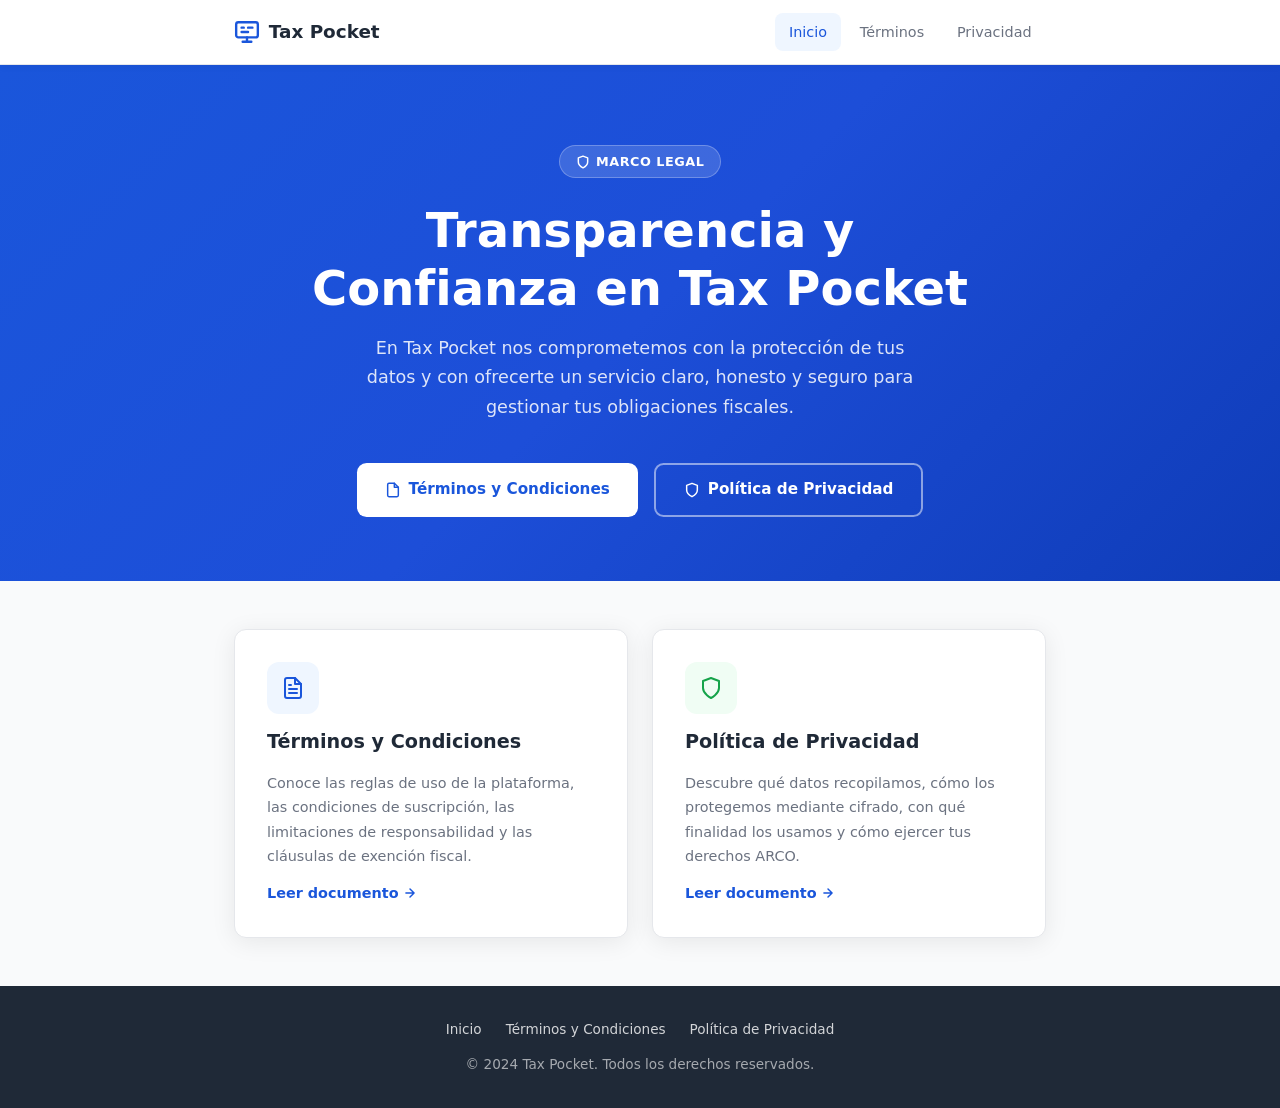
==== index.html @ 0d9c3224 "Create Tax Pocket legal website: index, terms, privacy pages with shared CSS Agent-Logs-Url: https:/" ====
<!DOCTYPE html>
<html lang="es">
<head>
  <meta charset="UTF-8" />
  <meta name="viewport" content="width=device-width, initial-scale=1.0" />
  <title>Tax Pocket – Marco Legal</title>
  <meta name="description" content="Consulta los Términos y Condiciones y la Política de Privacidad de Tax Pocket, tu plataforma de gestión fiscal." />
  <link rel="stylesheet" href="styles.css" />
</head>
<body>

  <!-- ─── Header ─── -->
  <header>
    <div class="nav-inner">
      <a href="index.html" class="logo">
        <svg width="26" height="26" viewBox="0 0 24 24" fill="none" stroke="currentColor" stroke-width="2.2" stroke-linecap="round" stroke-linejoin="round">
          <rect x="2" y="3" width="20" height="14" rx="2"/>
          <path d="M8 21h8M12 17v4"/>
          <path d="M7 8h2M7 12h6M13 8h4"/>
        </svg>
        Tax Pocket
      </a>
      <nav>
        <a href="index.html" class="active">Inicio</a>
        <a href="terms.html">Términos</a>
        <a href="privacy.html">Privacidad</a>
      </nav>
    </div>
  </header>

  <!-- ─── Hero ─── -->
  <section class="hero">
    <div class="hero-badge">
      <svg width="14" height="14" viewBox="0 0 24 24" fill="none" stroke="currentColor" stroke-width="2.5" stroke-linecap="round" stroke-linejoin="round">
        <path d="M12 22s8-4 8-10V5l-8-3-8 3v7c0 6 8 10 8 10z"/>
      </svg>
      Marco Legal
    </div>
    <h1>Transparencia y<br/>Confianza en Tax Pocket</h1>
    <p>
      En Tax Pocket nos comprometemos con la protección de tus datos y con
      ofrecerte un servicio claro, honesto y seguro para gestionar tus
      obligaciones fiscales.
    </p>
    <div class="btn-group">
      <a href="terms.html" class="btn btn-white">
        <svg width="16" height="16" viewBox="0 0 24 24" fill="none" stroke="currentColor" stroke-width="2.2" stroke-linecap="round" stroke-linejoin="round">
          <path d="M14 2H6a2 2 0 0 0-2 2v16a2 2 0 0 0 2 2h12a2 2 0 0 0 2-2V8z"/>
          <polyline points="14 2 14 8 20 8"/>
        </svg>
        Términos y Condiciones
      </a>
      <a href="privacy.html" class="btn btn-outline">
        <svg width="16" height="16" viewBox="0 0 24 24" fill="none" stroke="currentColor" stroke-width="2.2" stroke-linecap="round" stroke-linejoin="round">
          <path d="M12 22s8-4 8-10V5l-8-3-8 3v7c0 6 8 10 8 10z"/>
        </svg>
        Política de Privacidad
      </a>
    </div>
  </section>

  <!-- ─── Cards ─── -->
  <section class="cards">

    <a href="terms.html" class="card">
      <div class="card-icon blue">
        <svg width="24" height="24" viewBox="0 0 24 24" fill="none" stroke="currentColor" stroke-width="2" stroke-linecap="round" stroke-linejoin="round">
          <path d="M14 2H6a2 2 0 0 0-2 2v16a2 2 0 0 0 2 2h12a2 2 0 0 0 2-2V8z"/>
          <polyline points="14 2 14 8 20 8"/>
          <line x1="16" y1="13" x2="8" y2="13"/>
          <line x1="16" y1="17" x2="8" y2="17"/>
          <polyline points="10 9 9 9 8 9"/>
        </svg>
      </div>
      <h2>Términos y Condiciones</h2>
      <p>
        Conoce las reglas de uso de la plataforma, las condiciones de
        suscripción, las limitaciones de responsabilidad y las cláusulas
        de exención fiscal.
      </p>
      <span class="card-link">
        Leer documento
        <svg width="14" height="14" viewBox="0 0 24 24" fill="none" stroke="currentColor" stroke-width="2.5" stroke-linecap="round" stroke-linejoin="round">
          <path d="M5 12h14M12 5l7 7-7 7"/>
        </svg>
      </span>
    </a>

    <a href="privacy.html" class="card">
      <div class="card-icon green">
        <svg width="24" height="24" viewBox="0 0 24 24" fill="none" stroke="currentColor" stroke-width="2" stroke-linecap="round" stroke-linejoin="round">
          <path d="M12 22s8-4 8-10V5l-8-3-8 3v7c0 6 8 10 8 10z"/>
        </svg>
      </div>
      <h2>Política de Privacidad</h2>
      <p>
        Descubre qué datos recopilamos, cómo los protegemos mediante
        cifrado, con qué finalidad los usamos y cómo ejercer tus
        derechos ARCO.
      </p>
      <span class="card-link">
        Leer documento
        <svg width="14" height="14" viewBox="0 0 24 24" fill="none" stroke="currentColor" stroke-width="2.5" stroke-linecap="round" stroke-linejoin="round">
          <path d="M5 12h14M12 5l7 7-7 7"/>
        </svg>
      </span>
    </a>

  </section>

  <!-- ─── Footer ─── -->
  <footer>
    <div class="footer-links">
      <a href="index.html">Inicio</a>
      <a href="terms.html">Términos y Condiciones</a>
      <a href="privacy.html">Política de Privacidad</a>
    </div>
    <p>&copy; 2024 Tax Pocket. Todos los derechos reservados.</p>
  </footer>

</body>
</html>
---- styles.css ----
/* ─── Reset & Base ─── */
*, *::before, *::after { box-sizing: border-box; margin: 0; padding: 0; }

:root {
  --primary:   #1a56db;
  --primary-dark: #1041a8;
  --accent:    #f59e0b;
  --text:      #1f2937;
  --muted:     #6b7280;
  --bg:        #f9fafb;
  --surface:   #ffffff;
  --border:    #e5e7eb;
  --radius:    0.75rem;
  --shadow:    0 4px 24px rgba(0,0,0,.08);
  --max-w:     860px;
}

html { scroll-behavior: smooth; }

body {
  font-family: 'Segoe UI', system-ui, -apple-system, sans-serif;
  background: var(--bg);
  color: var(--text);
  line-height: 1.7;
  font-size: 1rem;
}

/* ─── Nav ─── */
header {
  background: var(--surface);
  border-bottom: 1px solid var(--border);
  position: sticky;
  top: 0;
  z-index: 100;
  box-shadow: 0 1px 8px rgba(0,0,0,.06);
}

.nav-inner {
  max-width: var(--max-w);
  margin: 0 auto;
  padding: 0 1.5rem;
  display: flex;
  align-items: center;
  justify-content: space-between;
  height: 64px;
}

.logo {
  display: flex;
  align-items: center;
  gap: 0.55rem;
  text-decoration: none;
  color: var(--text);
  font-weight: 700;
  font-size: 1.15rem;
}

.logo svg { color: var(--primary); }

nav { display: flex; gap: 0.25rem; }

nav a {
  text-decoration: none;
  color: var(--muted);
  font-size: 0.9rem;
  font-weight: 500;
  padding: 0.45rem 0.9rem;
  border-radius: 0.5rem;
  transition: background .15s, color .15s;
}

nav a:hover, nav a.active {
  background: #eff6ff;
  color: var(--primary);
}

/* ─── Hero (index only) ─── */
.hero {
  background: linear-gradient(135deg, #1a56db 0%, #1d4ed8 50%, #0f3cb8 100%);
  color: #fff;
  text-align: center;
  padding: 5rem 1.5rem 4rem;
}

.hero-badge {
  display: inline-flex;
  align-items: center;
  gap: 0.4rem;
  background: rgba(255,255,255,.15);
  border: 1px solid rgba(255,255,255,.25);
  border-radius: 2rem;
  padding: 0.3rem 1rem;
  font-size: 0.8rem;
  font-weight: 600;
  letter-spacing: 0.04em;
  text-transform: uppercase;
  margin-bottom: 1.5rem;
}

.hero h1 {
  font-size: clamp(2rem, 5vw, 3rem);
  font-weight: 800;
  margin-bottom: 1rem;
  line-height: 1.2;
}

.hero p {
  font-size: 1.1rem;
  opacity: .85;
  max-width: 560px;
  margin: 0 auto 2.5rem;
}

.btn-group { display: flex; gap: 1rem; justify-content: center; flex-wrap: wrap; }

.btn {
  display: inline-flex;
  align-items: center;
  gap: 0.5rem;
  padding: 0.75rem 1.75rem;
  border-radius: 0.6rem;
  font-weight: 600;
  font-size: 0.95rem;
  text-decoration: none;
  transition: transform .15s, box-shadow .15s, background .15s;
}

.btn:hover { transform: translateY(-2px); box-shadow: 0 8px 20px rgba(0,0,0,.18); }

.btn-white { background: #fff; color: var(--primary); }
.btn-outline { background: transparent; color: #fff; border: 2px solid rgba(255,255,255,.5); }
.btn-outline:hover { background: rgba(255,255,255,.1); }

/* ─── Cards (index) ─── */
.cards {
  max-width: var(--max-w);
  margin: 3rem auto;
  padding: 0 1.5rem;
  display: grid;
  grid-template-columns: repeat(auto-fit, minmax(280px, 1fr));
  gap: 1.5rem;
}

.card {
  background: var(--surface);
  border: 1px solid var(--border);
  border-radius: var(--radius);
  padding: 2rem;
  box-shadow: var(--shadow);
  text-decoration: none;
  color: inherit;
  transition: transform .2s, box-shadow .2s;
  display: flex;
  flex-direction: column;
  gap: 0.75rem;
}

.card:hover { transform: translateY(-4px); box-shadow: 0 12px 32px rgba(0,0,0,.12); }

.card-icon {
  width: 52px;
  height: 52px;
  border-radius: 0.75rem;
  display: flex;
  align-items: center;
  justify-content: center;
}

.card-icon.blue { background: #eff6ff; color: var(--primary); }
.card-icon.green { background: #f0fdf4; color: #16a34a; }

.card h2 { font-size: 1.2rem; font-weight: 700; }
.card p  { color: var(--muted); font-size: 0.9rem; }

.card-link {
  margin-top: auto;
  font-size: 0.9rem;
  font-weight: 600;
  color: var(--primary);
  display: flex;
  align-items: center;
  gap: 0.3rem;
}

/* ─── Page layout (terms / privacy) ─── */
.page-hero {
  background: linear-gradient(135deg, #1a56db, #1d4ed8);
  color: #fff;
  padding: 3.5rem 1.5rem 3rem;
  text-align: center;
}

.page-hero h1 { font-size: clamp(1.6rem, 4vw, 2.4rem); font-weight: 800; margin-bottom: 0.5rem; }
.page-hero .meta { opacity: .75; font-size: 0.88rem; margin-top: 0.5rem; }

.page-body {
  max-width: var(--max-w);
  margin: 2.5rem auto 4rem;
  padding: 0 1.5rem;
}

/* ─── Legal Content ─── */
.legal {
  background: var(--surface);
  border: 1px solid var(--border);
  border-radius: var(--radius);
  padding: 2.5rem 2.75rem;
  box-shadow: var(--shadow);
}

@media (max-width: 600px) { .legal { padding: 1.5rem 1.25rem; } }

.legal h2 {
  font-size: 1.35rem;
  font-weight: 700;
  color: var(--primary);
  margin-top: 2.25rem;
  margin-bottom: 0.6rem;
  padding-bottom: 0.4rem;
  border-bottom: 2px solid #eff6ff;
}

.legal h2:first-child { margin-top: 0; }

.legal h3 {
  font-size: 1.05rem;
  font-weight: 600;
  margin-top: 1.25rem;
  margin-bottom: 0.35rem;
  color: var(--text);
}

.legal p { margin-bottom: 0.9rem; color: #374151; }

.legal ul, .legal ol {
  margin: 0.5rem 0 0.9rem 1.5rem;
  color: #374151;
}

.legal li { margin-bottom: 0.35rem; }

.legal .highlight-box {
  background: #fefce8;
  border-left: 4px solid var(--accent);
  border-radius: 0 0.5rem 0.5rem 0;
  padding: 1rem 1.25rem;
  margin: 1rem 0;
  font-size: 0.93rem;
  color: #78350f;
}

.legal .info-box {
  background: #eff6ff;
  border-left: 4px solid var(--primary);
  border-radius: 0 0.5rem 0.5rem 0;
  padding: 1rem 1.25rem;
  margin: 1rem 0;
  font-size: 0.93rem;
  color: #1e3a5f;
}

/* ─── TOC ─── */
.toc {
  background: #f8fafc;
  border: 1px solid var(--border);
  border-radius: 0.6rem;
  padding: 1.25rem 1.5rem;
  margin-bottom: 2rem;
}

.toc h4 { font-size: 0.85rem; text-transform: uppercase; letter-spacing: .05em; color: var(--muted); margin-bottom: 0.75rem; }

.toc ol { margin-left: 1.25rem; }
.toc li { margin-bottom: 0.25rem; }
.toc a { color: var(--primary); text-decoration: none; font-size: 0.9rem; }
.toc a:hover { text-decoration: underline; }

/* ─── Footer ─── */
footer {
  background: var(--text);
  color: rgba(255,255,255,.6);
  text-align: center;
  padding: 2rem 1.5rem;
  font-size: 0.85rem;
}

footer a { color: rgba(255,255,255,.8); text-decoration: none; }
footer a:hover { text-decoration: underline; }

.footer-links { display: flex; gap: 1.5rem; justify-content: center; margin-bottom: 0.75rem; flex-wrap: wrap; }
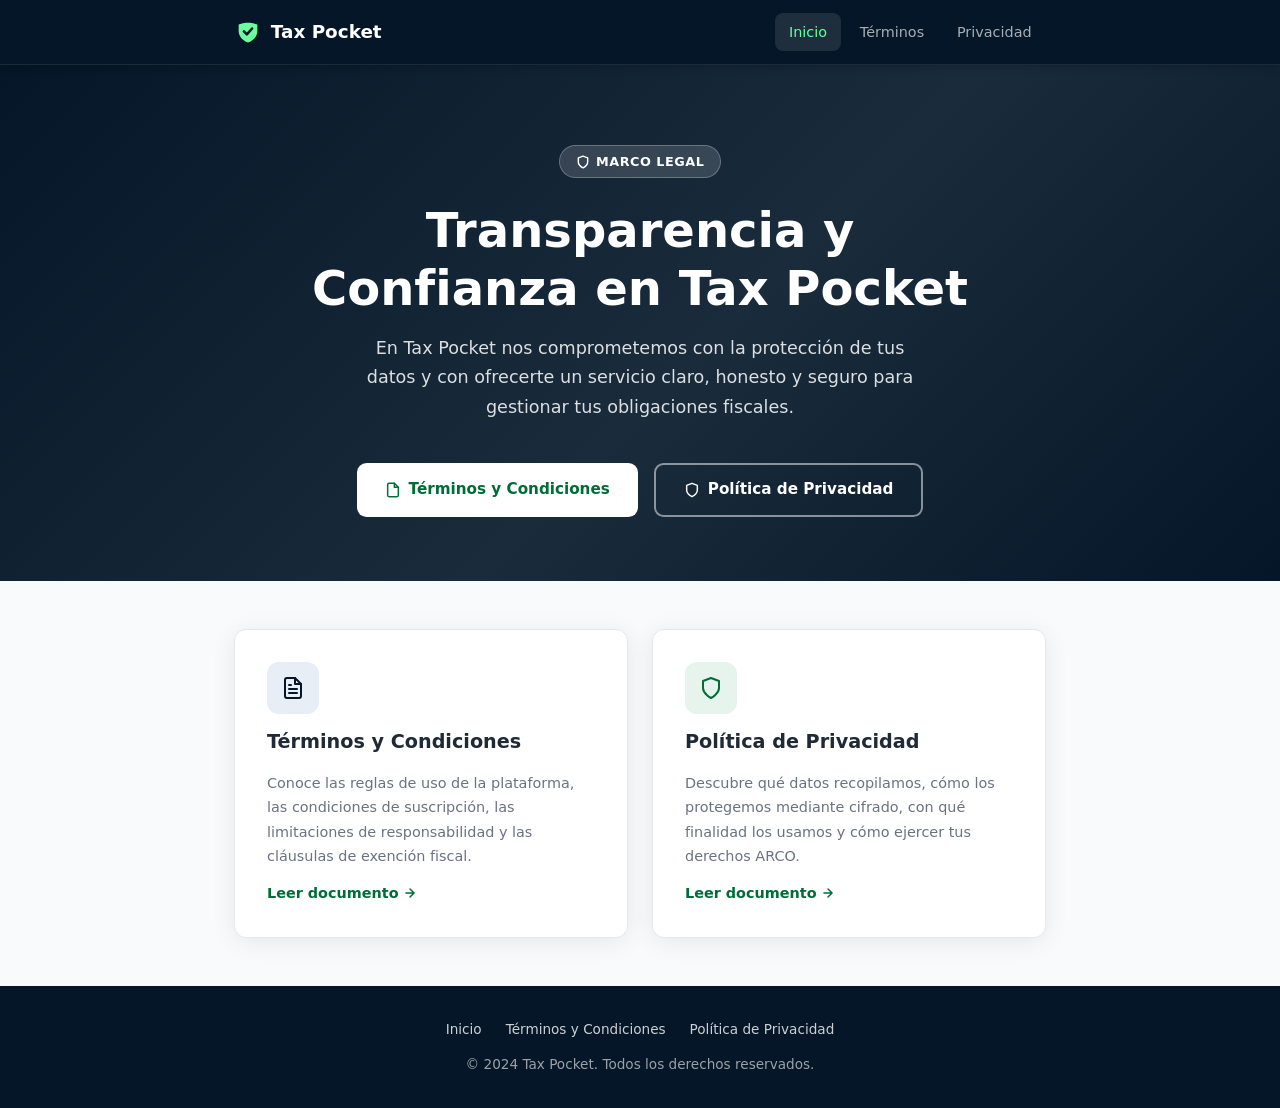
==== commit f6dd8122: "feat: update logo and color palette to match app brand colors Agent-Logs-Url: https://github.com/Bea" ====
--- a/index.html
+++ b/index.html
@@ -13,10 +13,9 @@
   <header>
     <div class="nav-inner">
       <a href="index.html" class="logo">
-        <svg width="26" height="26" viewBox="0 0 24 24" fill="none" stroke="currentColor" stroke-width="2.2" stroke-linecap="round" stroke-linejoin="round">
-          <rect x="2" y="3" width="20" height="14" rx="2"/>
-          <path d="M8 21h8M12 17v4"/>
-          <path d="M7 8h2M7 12h6M13 8h4"/>
+        <svg width="28" height="28" viewBox="0 0 24 24" fill="none">
+          <path d="M4 5.5C4 5.5 7.5 4 12 4s8 1.5 8 1.5V11c0 4.5-3 8.5-8 10-5-1.5-8-5.5-8-10V5.5z" fill="currentColor"/>
+          <path class="logo-check" d="M8.5 11.5l2.5 2.5 4.5-5" stroke-width="2.2" stroke-linecap="round" stroke-linejoin="round"/>
         </svg>
         Tax Pocket
       </a>
--- a/styles.css
+++ b/styles.css
@@ -2,8 +2,11 @@
 *, *::before, *::after { box-sizing: border-box; margin: 0; padding: 0; }
 
 :root {
-  --primary:   #1a56db;
-  --primary-dark: #1041a8;
+  --primary:        #006D37;
+  --primary-dark:   #004d27;
+  --primary-bg:     #041627;
+  --primary-container: #1A2B3C;
+  --secondary-container: #6BFE9C;
   --accent:    #f59e0b;
   --text:      #1f2937;
   --muted:     #6b7280;
@@ -27,12 +30,12 @@
 
 /* ─── Nav ─── */
 header {
-  background: var(--surface);
-  border-bottom: 1px solid var(--border);
+  background: var(--primary-bg);
+  border-bottom: 1px solid var(--primary-container);
   position: sticky;
   top: 0;
   z-index: 100;
-  box-shadow: 0 1px 8px rgba(0,0,0,.06);
+  box-shadow: 0 1px 8px rgba(0,0,0,.25);
 }
 
 .nav-inner {
@@ -50,18 +53,19 @@
   align-items: center;
   gap: 0.55rem;
   text-decoration: none;
-  color: var(--text);
+  color: #fff;
   font-weight: 700;
   font-size: 1.15rem;
 }
 
-.logo svg { color: var(--primary); }
+.logo svg { color: var(--secondary-container); }
+.logo-check { stroke: var(--primary-bg); }
 
 nav { display: flex; gap: 0.25rem; }
 
 nav a {
   text-decoration: none;
-  color: var(--muted);
+  color: rgba(255,255,255,.65);
   font-size: 0.9rem;
   font-weight: 500;
   padding: 0.45rem 0.9rem;
@@ -70,13 +74,13 @@
 }
 
 nav a:hover, nav a.active {
-  background: #eff6ff;
-  color: var(--primary);
+  background: rgba(255,255,255,.1);
+  color: var(--secondary-container);
 }
 
 /* ─── Hero (index only) ─── */
 .hero {
-  background: linear-gradient(135deg, #1a56db 0%, #1d4ed8 50%, #0f3cb8 100%);
+  background: linear-gradient(135deg, #041627 0%, #1A2B3C 55%, #041627 100%);
   color: #fff;
   text-align: center;
   padding: 5rem 1.5rem 4rem;
@@ -166,8 +170,8 @@
   justify-content: center;
 }
 
-.card-icon.blue { background: #eff6ff; color: var(--primary); }
-.card-icon.green { background: #f0fdf4; color: #16a34a; }
+.card-icon.blue { background: #e8eef5; color: var(--primary-bg); }
+.card-icon.green { background: #e6f4ed; color: var(--primary); }
 
 .card h2 { font-size: 1.2rem; font-weight: 700; }
 .card p  { color: var(--muted); font-size: 0.9rem; }
@@ -184,7 +188,7 @@
 
 /* ─── Page layout (terms / privacy) ─── */
 .page-hero {
-  background: linear-gradient(135deg, #1a56db, #1d4ed8);
+  background: linear-gradient(135deg, #041627, #1A2B3C);
   color: #fff;
   padding: 3.5rem 1.5rem 3rem;
   text-align: center;
@@ -217,7 +221,7 @@
   margin-top: 2.25rem;
   margin-bottom: 0.6rem;
   padding-bottom: 0.4rem;
-  border-bottom: 2px solid #eff6ff;
+  border-bottom: 2px solid #e6f4ed;
 }
 
 .legal h2:first-child { margin-top: 0; }
@@ -250,13 +254,13 @@
 }
 
 .legal .info-box {
-  background: #eff6ff;
+  background: #e6f4ed;
   border-left: 4px solid var(--primary);
   border-radius: 0 0.5rem 0.5rem 0;
   padding: 1rem 1.25rem;
   margin: 1rem 0;
   font-size: 0.93rem;
-  color: #1e3a5f;
+  color: #003d1f;
 }
 
 /* ─── TOC ─── */
@@ -277,7 +281,7 @@
 
 /* ─── Footer ─── */
 footer {
-  background: var(--text);
+  background: var(--primary-bg);
   color: rgba(255,255,255,.6);
   text-align: center;
   padding: 2rem 1.5rem;
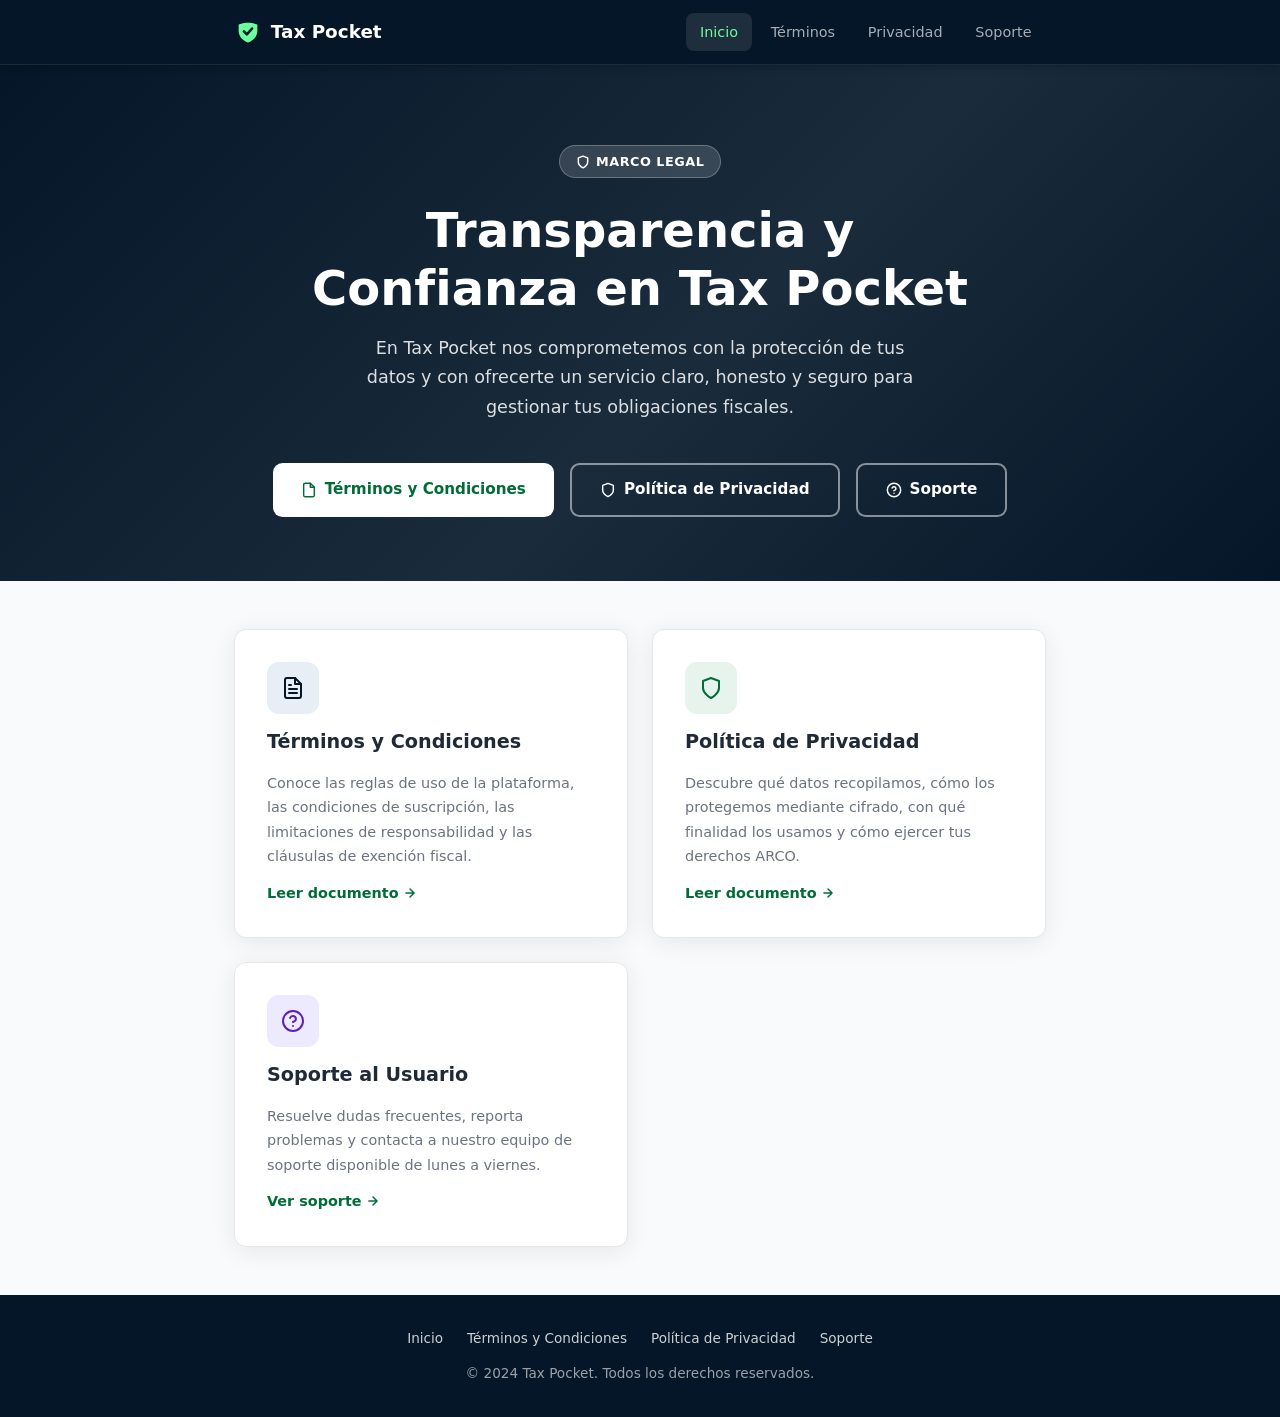
==== commit 14df4905: "feat: add user support section (support.html) for App Store requirement Agent-Logs-Url: https://gith" ====
--- a/index.html
+++ b/index.html
@@ -5,6 +5,7 @@
   <meta name="viewport" content="width=device-width, initial-scale=1.0" />
   <title>Tax Pocket – Marco Legal</title>
   <meta name="description" content="Consulta los Términos y Condiciones y la Política de Privacidad de Tax Pocket, tu plataforma de gestión fiscal." />
+  <link rel="icon" type="image/x-icon" href="favicon.ico" />
   <link rel="stylesheet" href="styles.css" />
 </head>
 <body>
@@ -17,12 +18,13 @@
           <path d="M4 5.5C4 5.5 7.5 4 12 4s8 1.5 8 1.5V11c0 4.5-3 8.5-8 10-5-1.5-8-5.5-8-10V5.5z" fill="currentColor"/>
           <path class="logo-check" d="M8.5 11.5l2.5 2.5 4.5-5" stroke-width="2.2" stroke-linecap="round" stroke-linejoin="round"/>
         </svg>
-        Tax Pocket
+        <span class="logo-text">Tax Pocket</span>
       </a>
       <nav>
         <a href="index.html" class="active">Inicio</a>
         <a href="terms.html">Términos</a>
         <a href="privacy.html">Privacidad</a>
+        <a href="support.html">Soporte</a>
       </nav>
     </div>
   </header>
@@ -54,6 +56,14 @@
           <path d="M12 22s8-4 8-10V5l-8-3-8 3v7c0 6 8 10 8 10z"/>
         </svg>
         Política de Privacidad
+      </a>
+      <a href="support.html" class="btn btn-outline">
+        <svg width="16" height="16" viewBox="0 0 24 24" fill="none" stroke="currentColor" stroke-width="2.2" stroke-linecap="round" stroke-linejoin="round">
+          <circle cx="12" cy="12" r="10"/>
+          <path d="M9.09 9a3 3 0 0 1 5.83 1c0 2-3 3-3 3"/>
+          <line x1="12" y1="17" x2="12.01" y2="17"/>
+        </svg>
+        Soporte
       </a>
     </div>
   </section>
@@ -105,6 +115,27 @@
       </span>
     </a>
 
+    <a href="support.html" class="card">
+      <div class="card-icon purple">
+        <svg width="24" height="24" viewBox="0 0 24 24" fill="none" stroke="currentColor" stroke-width="2" stroke-linecap="round" stroke-linejoin="round">
+          <circle cx="12" cy="12" r="10"/>
+          <path d="M9.09 9a3 3 0 0 1 5.83 1c0 2-3 3-3 3"/>
+          <line x1="12" y1="17" x2="12.01" y2="17"/>
+        </svg>
+      </div>
+      <h2>Soporte al Usuario</h2>
+      <p>
+        Resuelve dudas frecuentes, reporta problemas y contacta a
+        nuestro equipo de soporte disponible de lunes a viernes.
+      </p>
+      <span class="card-link">
+        Ver soporte
+        <svg width="14" height="14" viewBox="0 0 24 24" fill="none" stroke="currentColor" stroke-width="2.5" stroke-linecap="round" stroke-linejoin="round">
+          <path d="M5 12h14M12 5l7 7-7 7"/>
+        </svg>
+      </span>
+    </a>
+
   </section>
 
   <!-- ─── Footer ─── -->
@@ -113,6 +144,7 @@
       <a href="index.html">Inicio</a>
       <a href="terms.html">Términos y Condiciones</a>
       <a href="privacy.html">Política de Privacidad</a>
+      <a href="support.html">Soporte</a>
     </div>
     <p>&copy; 2024 Tax Pocket. Todos los derechos reservados.</p>
   </footer>
--- a/styles.css
+++ b/styles.css
@@ -172,6 +172,7 @@
 
 .card-icon.blue { background: #e8eef5; color: var(--primary-bg); }
 .card-icon.green { background: #e6f4ed; color: var(--primary); }
+.card-icon.purple { background: #ede9fe; color: #5b21b6; }
 
 .card h2 { font-size: 1.2rem; font-weight: 700; }
 .card p  { color: var(--muted); font-size: 0.9rem; }
@@ -212,7 +213,10 @@
   box-shadow: var(--shadow);
 }
 
-@media (max-width: 600px) { .legal { padding: 1.5rem 1.25rem; } }
+@media (max-width: 600px) {
+  .legal { padding: 1.5rem 1.25rem; }
+  .logo-text { display: none; }
+}
 
 .legal h2 {
   font-size: 1.35rem;
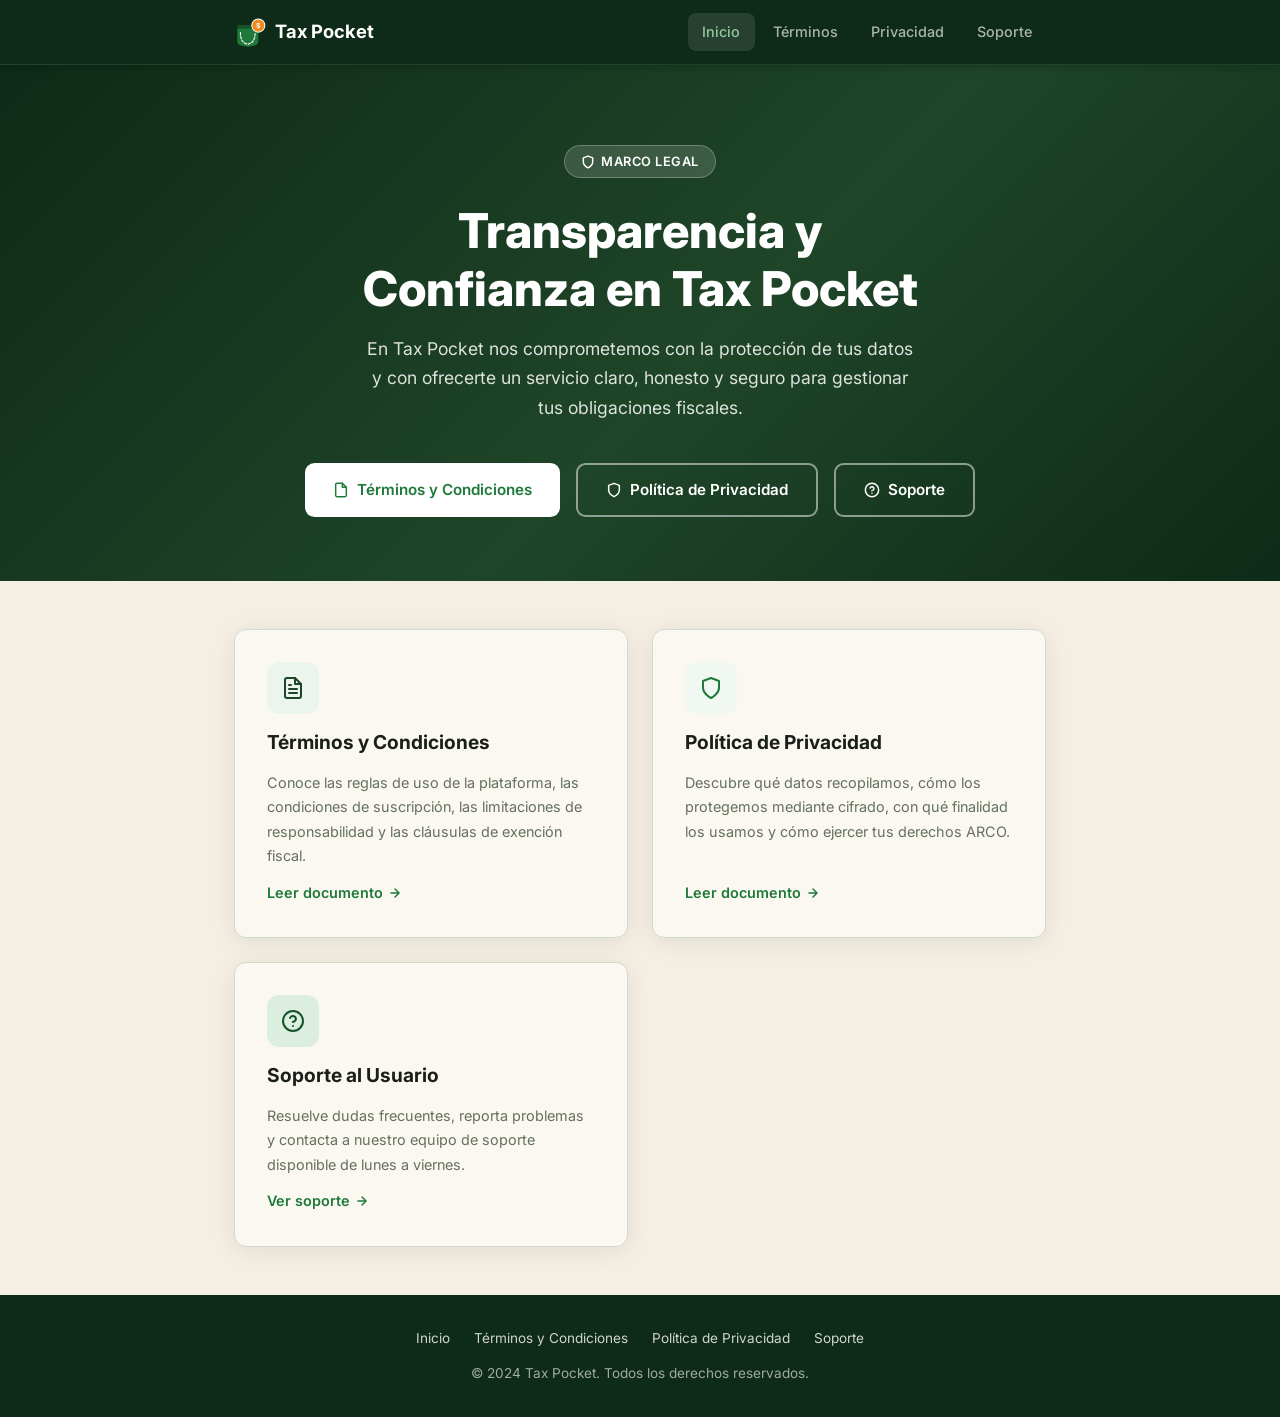
==== commit f6e8e7cd: "feat: update color palette and icon to Forest & Coin design system v3 Agent-Logs-Url: https://github" ====
--- a/index.html
+++ b/index.html
@@ -5,18 +5,22 @@
   <meta name="viewport" content="width=device-width, initial-scale=1.0" />
   <title>Tax Pocket – Marco Legal</title>
   <meta name="description" content="Consulta los Términos y Condiciones y la Política de Privacidad de Tax Pocket, tu plataforma de gestión fiscal." />
+  <link rel="icon" type="image/svg+xml" href="favicon.svg" />
   <link rel="icon" type="image/x-icon" href="favicon.ico" />
   <link rel="stylesheet" href="styles.css" />
 </head>
 <body>
 
-  <!-- ─── Header ─── -->
   <header>
     <div class="nav-inner">
       <a href="index.html" class="logo">
-        <svg width="28" height="28" viewBox="0 0 24 24" fill="none">
-          <path d="M4 5.5C4 5.5 7.5 4 12 4s8 1.5 8 1.5V11c0 4.5-3 8.5-8 10-5-1.5-8-5.5-8-10V5.5z" fill="currentColor"/>
-          <path class="logo-check" d="M8.5 11.5l2.5 2.5 4.5-5" stroke-width="2.2" stroke-linecap="round" stroke-linejoin="round"/>
+        <svg width="32" height="32" viewBox="0 0 100 100" fill="none" xmlns="http://www.w3.org/2000/svg">
+          <path d="M10 32 Q10 28 14 28 H62 Q72 28 74 36 L76 42 H10 Z" fill="#155228"/>
+          <path d="M10 40 H76 V80 Q76 94 43 96 Q10 94 10 80 Z" fill="#1F7A3A"/>
+          <path d="M20 52 Q20 84 43 88 Q66 84 66 52" fill="none" stroke="white" stroke-width="3.5" stroke-dasharray="7,5" stroke-linecap="round"/>
+          <circle cx="76" cy="30" r="22" fill="white"/>
+          <circle cx="76" cy="30" r="19" fill="#F08A1F"/>
+          <text x="76" y="38" text-anchor="middle" fill="white" font-size="22" font-weight="bold" font-family="Arial,sans-serif">$</text>
         </svg>
         <span class="logo-text">Tax Pocket</span>
       </a>
--- a/styles.css
+++ b/styles.css
@@ -1,18 +1,70 @@
+@import url('https://fonts.googleapis.com/css2?family=Inter:wght@400;500;600;700;800&display=swap');
+
 /* ─── Reset & Base ─── */
 *, *::before, *::after { box-sizing: border-box; margin: 0; padding: 0; }
 
+/* ─── Tax Pocket — Design System Tokens v3 "Forest & Coin" ─── */
 :root {
-  --primary:        #006D37;
-  --primary-dark:   #004d27;
-  --primary-bg:     #041627;
-  --primary-container: #1A2B3C;
-  --secondary-container: #6BFE9C;
-  --accent:    #f59e0b;
-  --text:      #1f2937;
-  --muted:     #6b7280;
-  --bg:        #f9fafb;
-  --surface:   #ffffff;
-  --border:    #e5e7eb;
+  /* Brand color — Forest green */
+  --tp-sage-50:    #F1F8F2;
+  --tp-sage-100:   #DCEEDF;
+  --tp-sage-200:   #BADEC1;
+  --tp-sage-300:   #8FCA9E;
+  --tp-sage-400:   #5DAE76;
+  --tp-sage-500:   #1F7A3A;
+  --tp-sage-600:   #1A6731;
+  --tp-sage-700:   #155228;
+  --tp-sage-800:   #103E1F;
+  --tp-sage-900:   #0E2A18;
+
+  /* Forest deep (dark surfaces) */
+  --tp-plum-50:    #ECF4EE;
+  --tp-plum-100:   #D6E7DA;
+  --tp-plum-300:   #6A9479;
+  --tp-plum-500:   #2E5A3D;
+  --tp-plum-700:   #1F4528;
+  --tp-plum-900:   #0E2A18;
+
+  /* Ink (foreground) */
+  --tp-ink-900:    #1A1F1A;
+  --tp-ink-700:    #3A4239;
+  --tp-ink-500:    #65705F;
+  --tp-ink-300:    #B5BCAE;
+  --tp-ink-200:    #D2D8CC;
+  --tp-ink-100:    #E5E9DF;
+
+  /* Canvas (background) */
+  --tp-cream:      #F4EFE2;
+  --tp-paper:      #FBF8F1;
+  --tp-sand:       #ECE2C8;
+
+  /* Accents funcionales */
+  --tp-safe:       var(--tp-sage-500);
+  --tp-hold:       #F08A1F;
+  --tp-owed:       #C84F2C;
+  --tp-info:       #5C7A8C;
+
+  /* Surfaces oscuras (hero cards) */
+  --tp-night:      var(--tp-plum-900);
+  --tp-night-2:    var(--tp-plum-700);
+
+  /* Tipografía */
+  --tp-font-display: "Instrument Serif", "Times New Roman", serif;
+  --tp-font-body:    "Inter", -apple-system, system-ui, sans-serif;
+  --tp-font-mono:    "JetBrains Mono", ui-monospace, monospace;
+
+  /* ─── Aliases de compatibilidad ─── */
+  --primary:        var(--tp-sage-500);
+  --primary-dark:   var(--tp-sage-600);
+  --primary-bg:     var(--tp-plum-900);
+  --primary-container: var(--tp-plum-700);
+  --secondary-container: var(--tp-sage-300);
+  --accent:    var(--tp-hold);
+  --text:      var(--tp-ink-900);
+  --muted:     var(--tp-ink-500);
+  --bg:        var(--tp-cream);
+  --surface:   var(--tp-paper);
+  --border:    var(--tp-ink-200);
   --radius:    0.75rem;
   --shadow:    0 4px 24px rgba(0,0,0,.08);
   --max-w:     860px;
@@ -21,7 +73,7 @@
 html { scroll-behavior: smooth; }
 
 body {
-  font-family: 'Segoe UI', system-ui, -apple-system, sans-serif;
+  font-family: var(--tp-font-body);
   background: var(--bg);
   color: var(--text);
   line-height: 1.7;
@@ -59,7 +111,6 @@
 }
 
 .logo svg { color: var(--secondary-container); }
-.logo-check { stroke: var(--primary-bg); }
 
 nav { display: flex; gap: 0.25rem; }
 
@@ -80,7 +131,7 @@
 
 /* ─── Hero (index only) ─── */
 .hero {
-  background: linear-gradient(135deg, #041627 0%, #1A2B3C 55%, #041627 100%);
+  background: linear-gradient(135deg, #0E2A18 0%, #1F4528 55%, #0E2A18 100%);
   color: #fff;
   text-align: center;
   padding: 5rem 1.5rem 4rem;
@@ -170,9 +221,9 @@
   justify-content: center;
 }
 
-.card-icon.blue { background: #e8eef5; color: var(--primary-bg); }
-.card-icon.green { background: #e6f4ed; color: var(--primary); }
-.card-icon.purple { background: #ede9fe; color: #5b21b6; }
+.card-icon.blue { background: var(--tp-plum-50); color: var(--tp-plum-700); }
+.card-icon.green { background: var(--tp-sage-50); color: var(--primary); }
+.card-icon.purple { background: var(--tp-sage-100); color: var(--tp-sage-700); }
 
 .card h2 { font-size: 1.2rem; font-weight: 700; }
 .card p  { color: var(--muted); font-size: 0.9rem; }
@@ -189,7 +240,7 @@
 
 /* ─── Page layout (terms / privacy) ─── */
 .page-hero {
-  background: linear-gradient(135deg, #041627, #1A2B3C);
+  background: linear-gradient(135deg, #0E2A18, #1F4528);
   color: #fff;
   padding: 3.5rem 1.5rem 3rem;
   text-align: center;
@@ -225,7 +276,7 @@
   margin-top: 2.25rem;
   margin-bottom: 0.6rem;
   padding-bottom: 0.4rem;
-  border-bottom: 2px solid #e6f4ed;
+  border-bottom: 2px solid var(--tp-sage-100);
 }
 
 .legal h2:first-child { margin-top: 0; }
@@ -238,39 +289,39 @@
   color: var(--text);
 }
 
-.legal p { margin-bottom: 0.9rem; color: #374151; }
+.legal p { margin-bottom: 0.9rem; color: var(--tp-ink-700); }
 
 .legal ul, .legal ol {
   margin: 0.5rem 0 0.9rem 1.5rem;
-  color: #374151;
+  color: var(--tp-ink-700);
 }
 
 .legal li { margin-bottom: 0.35rem; }
 
 .legal .highlight-box {
-  background: #fefce8;
-  border-left: 4px solid var(--accent);
+  background: #FFF3E0;
+  border-left: 4px solid var(--tp-hold);
   border-radius: 0 0.5rem 0.5rem 0;
   padding: 1rem 1.25rem;
   margin: 1rem 0;
   font-size: 0.93rem;
-  color: #78350f;
+  color: #7C3B00;
 }
 
 .legal .info-box {
-  background: #e6f4ed;
+  background: var(--tp-sage-50);
   border-left: 4px solid var(--primary);
   border-radius: 0 0.5rem 0.5rem 0;
   padding: 1rem 1.25rem;
   margin: 1rem 0;
   font-size: 0.93rem;
-  color: #003d1f;
+  color: var(--tp-sage-800);
 }
 
 /* ─── TOC ─── */
 .toc {
-  background: #f8fafc;
-  border: 1px solid var(--border);
+  background: var(--tp-sage-50);
+  border: 1px solid var(--tp-sage-100);
   border-radius: 0.6rem;
   padding: 1.25rem 1.5rem;
   margin-bottom: 2rem;
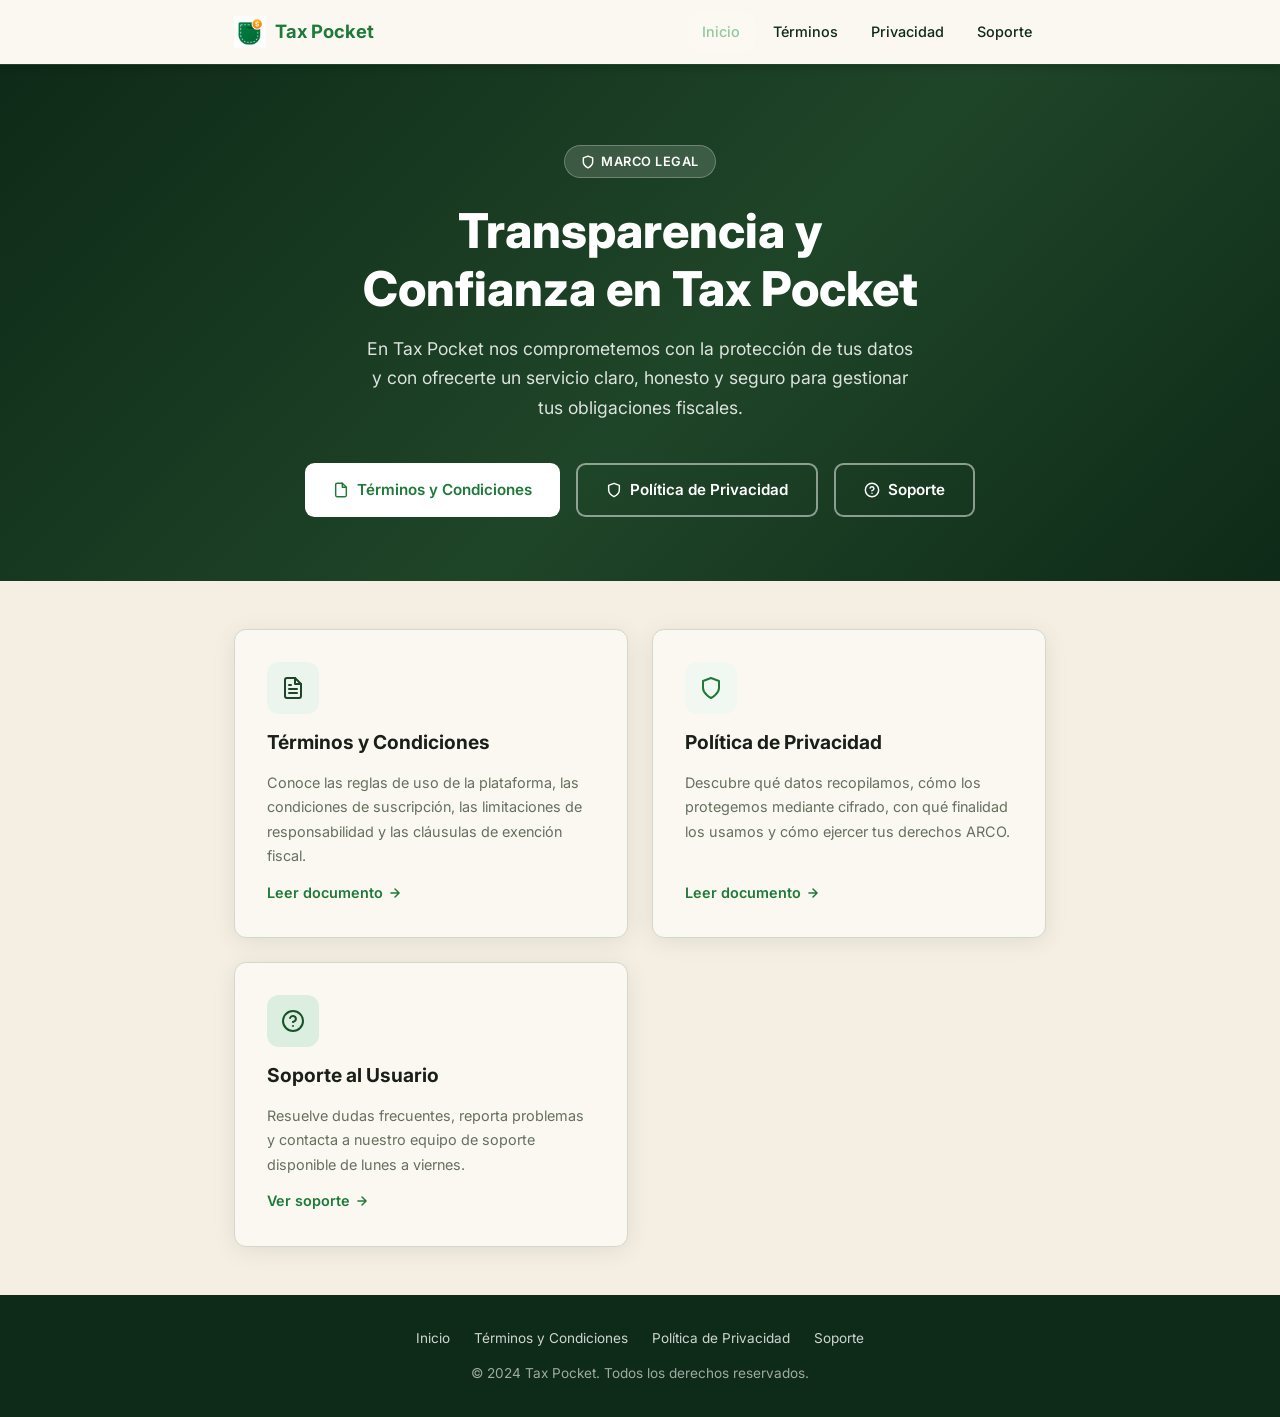
==== commit 09b9cd24: "feat: replace logo SVG with PNG and update header styles" ====
--- a/index.html
+++ b/index.html
@@ -5,7 +5,7 @@
   <meta name="viewport" content="width=device-width, initial-scale=1.0" />
   <title>Tax Pocket – Marco Legal</title>
   <meta name="description" content="Consulta los Términos y Condiciones y la Política de Privacidad de Tax Pocket, tu plataforma de gestión fiscal." />
-  <link rel="icon" type="image/svg+xml" href="favicon.svg" />
+  <link rel="icon" type="image/svg+xml" href="favicon.ico" />
   <link rel="icon" type="image/x-icon" href="favicon.ico" />
   <link rel="stylesheet" href="styles.css" />
 </head>
@@ -14,15 +14,9 @@
   <header>
     <div class="nav-inner">
       <a href="index.html" class="logo">
-        <svg width="32" height="32" viewBox="0 0 100 100" fill="none" xmlns="http://www.w3.org/2000/svg">
-          <path d="M10 32 Q10 28 14 28 H62 Q72 28 74 36 L76 42 H10 Z" fill="#155228"/>
-          <path d="M10 40 H76 V80 Q76 94 43 96 Q10 94 10 80 Z" fill="#1F7A3A"/>
-          <path d="M20 52 Q20 84 43 88 Q66 84 66 52" fill="none" stroke="white" stroke-width="3.5" stroke-dasharray="7,5" stroke-linecap="round"/>
-          <circle cx="76" cy="30" r="22" fill="white"/>
-          <circle cx="76" cy="30" r="19" fill="#F08A1F"/>
-          <text x="76" y="38" text-anchor="middle" fill="white" font-size="22" font-weight="bold" font-family="Arial,sans-serif">$</text>
-        </svg>
-        <span class="logo-text">Tax Pocket</span>
+        <img width="32" height="32" src="icon.png">
+        </img>
+        <span class="logo-text" >Tax Pocket</span>
       </a>
       <nav>
         <a href="index.html" class="active">Inicio</a>
--- a/styles.css
+++ b/styles.css
@@ -37,6 +37,7 @@
   --tp-cream:      #F4EFE2;
   --tp-paper:      #FBF8F1;
   --tp-sand:       #ECE2C8;
+  --tp-white:       #FFFFFF;
 
   /* Accents funcionales */
   --tp-safe:       var(--tp-sage-500);
@@ -48,7 +49,7 @@
   --tp-night:      var(--tp-plum-900);
   --tp-night-2:    var(--tp-plum-700);
 
-  /* Tipografía */
+  /* Tipografía (Inter cargado vía @import; los demás se declaran para uso futuro) */
   --tp-font-display: "Instrument Serif", "Times New Roman", serif;
   --tp-font-body:    "Inter", -apple-system, system-ui, sans-serif;
   --tp-font-mono:    "JetBrains Mono", ui-monospace, monospace;
@@ -82,7 +83,8 @@
 
 /* ─── Nav ─── */
 header {
-  background: var(--primary-bg);
+  /* background: var(--primary-bg); */
+  background: var(--surface);
   border-bottom: 1px solid var(--primary-container);
   position: sticky;
   top: 0;
@@ -105,7 +107,7 @@
   align-items: center;
   gap: 0.55rem;
   text-decoration: none;
-  color: #fff;
+  color: var(--primary);
   font-weight: 700;
   font-size: 1.15rem;
 }
@@ -116,7 +118,8 @@
 
 nav a {
   text-decoration: none;
-  color: rgba(255,255,255,.65);
+  /* color: rgba(255,255,255,.65); */
+  color: var(--primary-bg);
   font-size: 0.9rem;
   font-weight: 500;
   padding: 0.45rem 0.9rem;
@@ -266,7 +269,7 @@
 
 @media (max-width: 600px) {
   .legal { padding: 1.5rem 1.25rem; }
-  .logo-text { display: none; }
+  .logo-text { display: none;}
 }
 
 .legal h2 {
